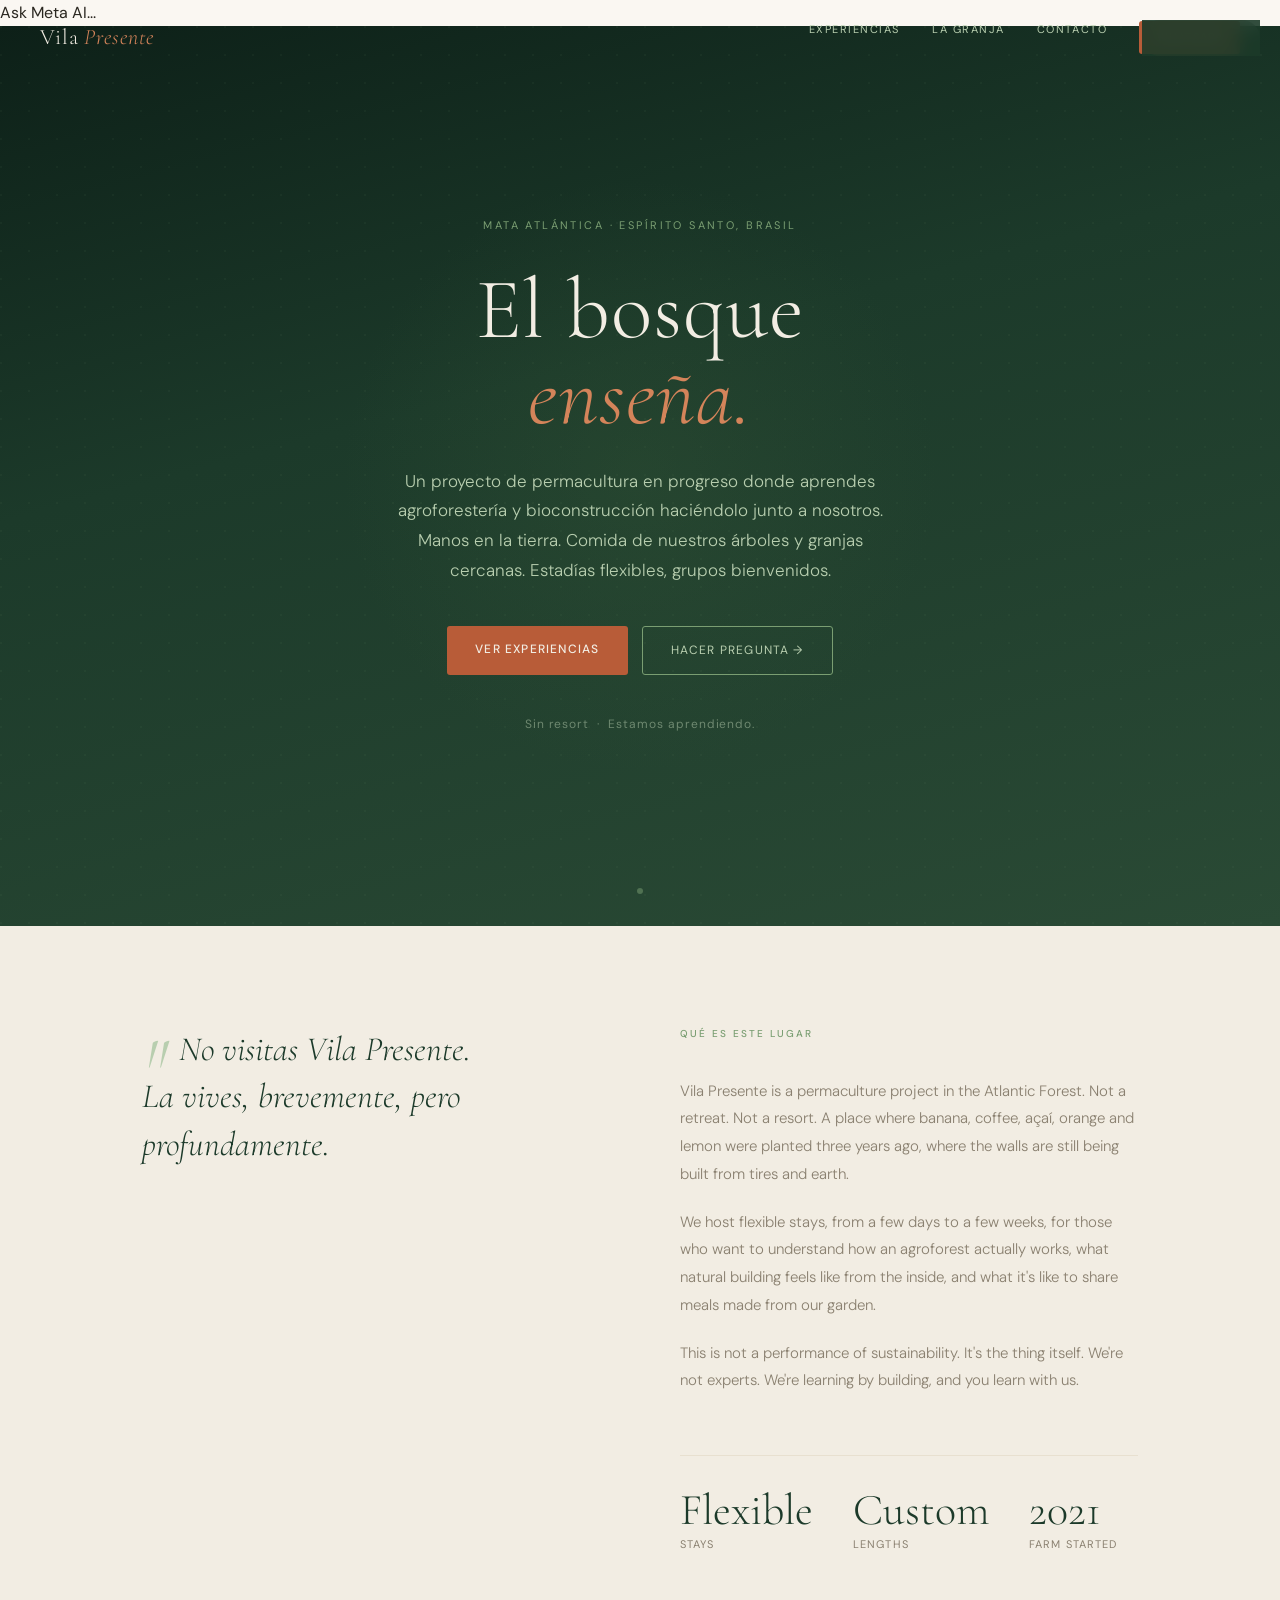
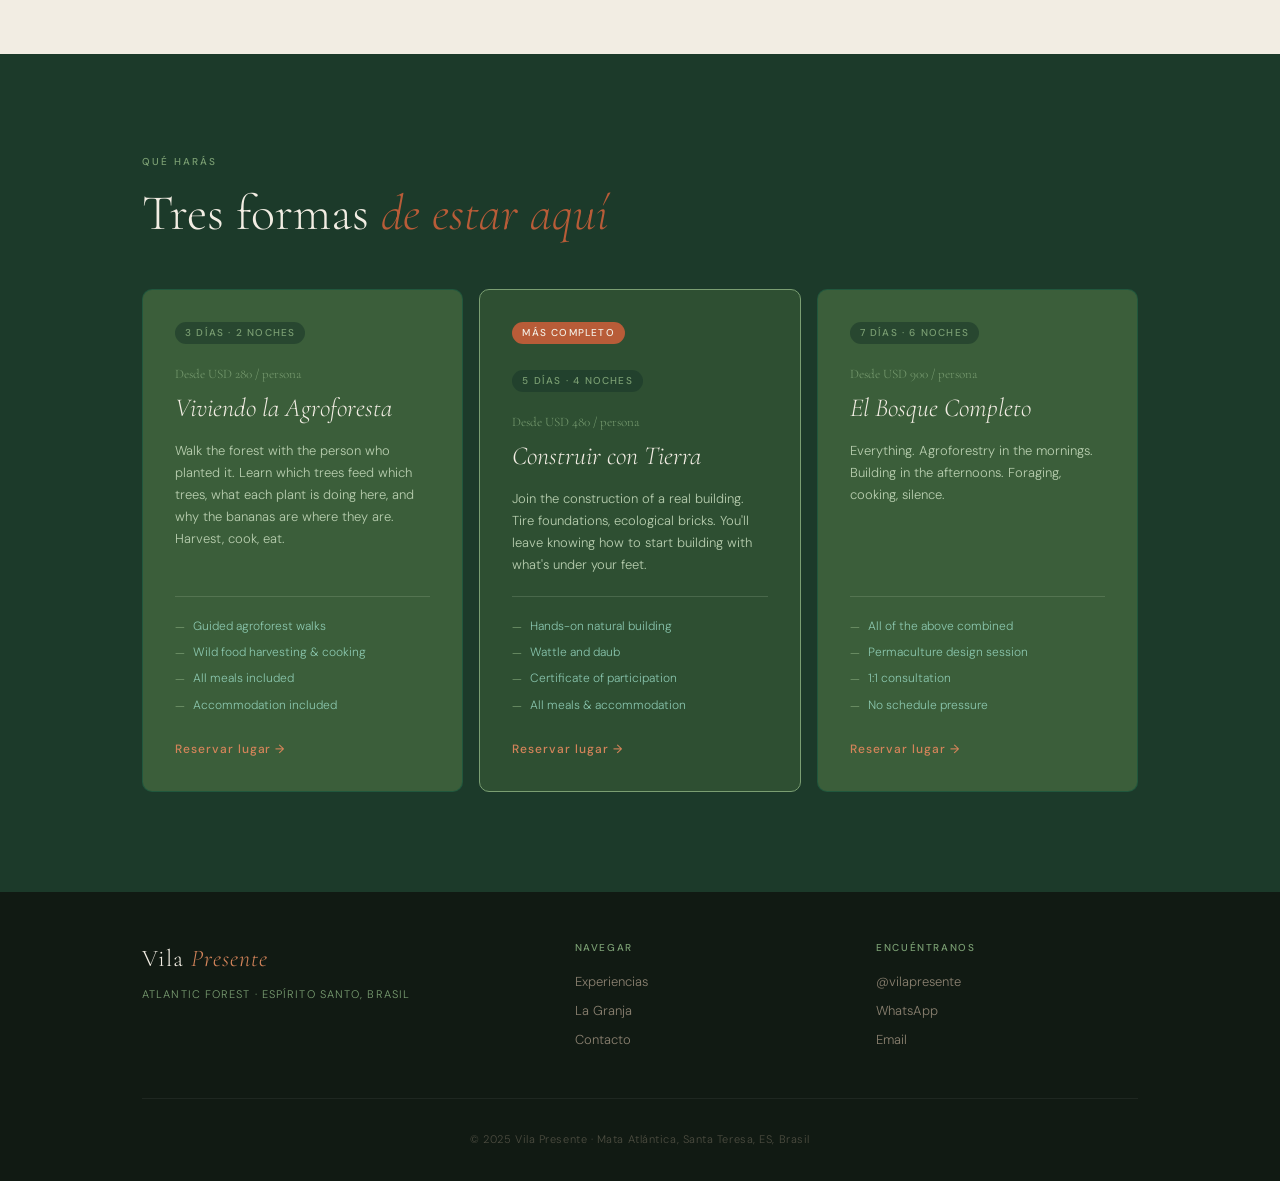
==== index-es.html @ 7e24732d "Add Spanish version of the website" ====
Ask Meta AI...
<!DOCTYPE html>
<html lang="es">
<head>
<meta charset="UTF-8">
<meta name="viewport" content="width=device-width, initial-scale=1.0">
<title>Vila Presente - Agroforestería y Bioconstrucción · Mata Atlántica, Brasil</title>
<meta name="description" content="A working permaculture farm in Brazil's Atlantic Forest. 5 to 7-day immersions in agroforestry, natural building, and wild food. Maximum 8 people. Real experience, not a retreat.">
<link rel="preconnect" href="https://fonts.googleapis.com">
<link rel="preconnect" href="https://fonts.gstatic.com" crossorigin>
<link href="https://fonts.googleapis.com/css2?family=Cormorant+Garamond:ital,wght@0,300;0,400;0,500;1,300;1,400&family=DM+Sans:wght@300;400;500&display=swap" rel="stylesheet">
<style>
:root {
  --forest:    #1C3A2A;
  --moss:      #3B5E3A;
  --sage:      #7A9E72;
  --mist:      #B8CEAF;
  --cream:     #F2EDE3;
  --linen:     #E8E0D0;
  --terracota: #B85C38;
  --clay:      #D4845A;
  --sand:      #E8C99A;
  --charcoal:  #2A2720;
  --warm-gray: #8A8070;
  --off-white: #FAF7F2;
}
*, *::before, *::after { box-sizing: border-box; margin: 0; padding: 0; }
html { scroll-behavior: smooth; }
body {
  font-family: 'DM Sans', sans-serif;
  background: var(--off-white);
  color: var(--charcoal);
  line-height: 1.6;
}

/* ── LANGUAGE SWITCHER ── */
.lang-switch {
  position: fixed; top: 20px; right: 20px; z-index: 101;
  display: flex; gap: 4px; background: rgba(28,58,42,.9);
  backdrop-filter: blur(8px); padding: 4px; border-radius: 20px;
  border: 1px solid rgba(122,158,114,.3);
}
.lang-switch a {
  font-size: 10px; padding: 5px 10px; border-radius: 14px;
  color: var(--mist); text-decoration: none; font-weight: 500;
  letter-spacing: .05em; text-transform: uppercase; transition: .2s;
}
.lang-switch a.active, .lang-switch a:hover {
  background: var(--cream); color: var(--forest);
}
@media (max-width: 900px) { .lang-switch { top: 16px; right: 60px; } }

/* ── NAV ── */
nav {
  position: fixed; top: 0; left: 0; right: 0; z-index: 100;
  padding: 20px 40px;
  display: flex; justify-content: space-between; align-items: center;
  transition: background .3s, backdrop-filter .3s;
}
nav.scrolled {
  background: rgba(28,58,42,.96);
  backdrop-filter: blur(8px);
}
.nav-logo {
  font-family: 'Cormorant Garamond', serif;
  font-size: 22px; font-weight: 300;
  color: var(--cream); letter-spacing: .04em; text-decoration: none;
}
.nav-logo em { font-style: italic; color: var(--clay); }
.nav-links { display: flex; gap: 32px; }
.nav-links a {
  font-size: 11px; font-weight: 400; letter-spacing: .14em;
  text-transform: uppercase; color: var(--mist);
  text-decoration: none; transition: color .2s;
}
.nav-links a:hover { color: var(--cream); }
.nav-cta {
  background: var(--terracota); color: var(--cream) !important;
  padding: 8px 18px; border-radius: 3px;
  font-size: 11px !important; letter-spacing: .1em !important;
}
.nav-cta:hover { background: #9e4e31 !important; }
.hamburger { display: none; flex-direction: column; gap: 5px; cursor: pointer; }
.hamburger span { width: 22px; height: 1.5px; background: var(--mist); }

/* ── HERO ── */
.hero {
  min-height: 100vh;
  background: var(--forest);
  display: flex; align-items: center; justify-content: center;
  text-align: center; position: relative; overflow: hidden;
}
.hero-bg {
  position: absolute; inset: 0;
  background: linear-gradient(165deg, #0d2018 0%, #1C3A2A 40%, #2a4a35 100%);
}
.hero-texture {
  position: absolute; inset: 0; opacity: .06;
  background-image: radial-gradient(circle at 1px 1px, var(--sage) 1px, transparent 0);
  background-size: 28px 28px;
}
.hero-glow {
  position: absolute;
  width: 600px; height: 600px; border-radius: 50%;
  background: radial-gradient(ellipse, rgba(59,94,58,.25) 0%, transparent 70%);
  top: 50%; left: 50%; transform: translate(-50%, -50%);
}
.hero-content {
  position: relative; z-index: 2;
  max-width: 780px; padding: 0 24px;
}
.hero-eyebrow {
  font-size: 11px; font-weight: 400; letter-spacing: .22em;
  text-transform: uppercase; color: var(--sage);
  margin-bottom: 2rem; display: block;
}
.hero h1 {
  font-family: 'Cormorant Garamond', serif;
  font-size: clamp(52px, 9vw, 86px);
  font-weight: 300; line-height: 1.0;
  color: var(--cream); letter-spacing: .01em;
  margin-bottom: 1.75rem;
}
.hero h1 em { font-style: italic; color: var(--clay); }
.hero-sub {
  font-size: clamp(15px, 2vw, 17px); font-weight: 300;
  color: var(--mist); max-width: 520px;
  margin: 0 auto 2.5rem; line-height: 1.75;
}
.hero-ctas {
  display: flex; gap: 14px; justify-content: center; flex-wrap: wrap;
}
.btn-primary {
  background: var(--terracota); color: var(--cream);
  padding: 14px 28px; border-radius: 3px;
  font-size: 12px; font-weight: 500; letter-spacing: .1em;
  text-transform: uppercase; text-decoration: none;
  transition: background .2s, transform .2s;
  display: inline-block;
}
.btn-primary:hover { background: #9e4e31; transform: translateY(-1px); }
.btn-ghost {
  border: 1px solid var(--sage); color: var(--mist);
  padding: 14px 28px; border-radius: 3px;
  font-size: 12px; font-weight: 400; letter-spacing: .1em;
  text-transform: uppercase; text-decoration: none;
  transition: border-color .2s, color .2s;
  display: inline-block;
}
.btn-ghost:hover { border-color: var(--mist); color: var(--cream); }
.hero-meta {
  margin-top: 2.5rem;
  font-size: 12px; color: rgba(184,206,175,.5);
  letter-spacing: .08em;
}
.scroll-hint {
  position: absolute; bottom: 32px; left: 50%; transform: translateX(-50%);
  display: flex; flex-direction: column; align-items: center; gap: 8px;
}
.scroll-dot {
  width: 6px; height: 6px; border-radius: 50%;
  background: var(--sage); opacity: .5;
  animation: scrollPulse 2s ease-in-out infinite;
}
@keyframes scrollPulse { 0%,100%{opacity:.3;transform:translateY(0)} 50%{opacity:.7;transform:translateY(4px)} }

/* ── SHARED ── */
.section { padding: 100px 0; }
.container { max-width: 1060px; margin: 0 auto; padding: 0 32px; }
.eyebrow {
  font-size: 10px; font-weight: 500; letter-spacing: .2em;
  text-transform: uppercase; color: var(--sage);
  display: block; margin-bottom: 1rem;
}
.display-title {
  font-family: 'Cormorant Garamond', serif;
  font-size: clamp(32px, 5vw, 50px);
  font-weight: 300; line-height: 1.1;
  color: var(--forest);
}
.display-title em { font-style: italic; color: var(--terracota); }
.display-title.light { color: var(--cream); }
.body-text {
  font-size: 15px; font-weight: 300;
  color: var(--warm-gray); line-height: 1.85;
}
.divider {
  width: 40px; height: 1px;
  background: var(--mist); margin: 2rem 0;
}
.divider.center { margin: 2rem auto; }

/* ── WHAT THIS IS ── */
.what { background: var(--cream); }
.what-grid {
  display: grid; grid-template-columns: 1fr 1fr;
  gap: 80px; align-items: start;
}
.what-quote {
  font-family: 'Cormorant Garamond', serif;
  font-size: clamp(24px, 3.5vw, 34px);
  font-weight: 300; font-style: italic;
  color: var(--forest); line-height: 1.4;
  position: sticky; top: 120px;
}
.what-quote::before {
  content: '"';
  font-size: 80px; line-height: 0; vertical-align: -0.4em;
  color: var(--mist); margin-right: 4px;
}
.what-body { display: flex; flex-direction: column; gap: 1.25rem; }
.stats-row {
  display: flex; gap: 40px; margin-top: 2.5rem;
  padding-top: 2rem; border-top: 1px solid var(--linen);
}
.stat-num {
  font-family: 'Cormorant Garamond', serif;
  font-size: 44px; font-weight: 300;
  color: var(--forest); display: block; line-height: 1;
}
.stat-label {
  font-size: 11px; font-weight: 400; letter-spacing: .1em;
  text-transform: uppercase; color: var(--warm-gray);
  display: block; margin-top: 4px;
}

/* ── EXPERIENCES ── */
.experiences { background: var(--forest); }
.exp-grid {
  display: grid; grid-template-columns: repeat(3, 1fr);
  gap: 16px; margin-top: 3rem;
}
.exp-card {
  background: var(--moss);
  border: 0.5px solid rgba(8,80,65,.5);
  border-radius: 10px; padding: 2rem;
  display: flex; flex-direction: column;
  transition: transform .2s, border-color .2s;
}
.exp-card:hover { transform: translateY(-3px); border-color: var(--sage); }
.exp-card.featured {
  background: rgba(59,94,58,.6);
  border: 1px solid var(--sage);
}
.exp-badge {
  display: inline-block; font-size: 10px; font-weight: 500;
  letter-spacing: .12em; text-transform: uppercase;
  padding: 3px 10px; border-radius: 99px;
  background: rgba(28,58,42,.6); color: var(--sage);
  margin-bottom: 1.25rem; align-self: flex-start;
}
.exp-badge.featured-badge {
  background: var(--terracota); color: var(--cream);
}
.exp-price {
  font-family: 'Cormorant Garamond', serif;
  font-size: 13px; font-weight: 300;
  color: var(--sage); margin-bottom: .5rem;
}
.exp-title {
  font-family: 'Cormorant Garamond', serif;
  font-size: 26px; font-weight: 300; font-style: italic;
  color: var(--cream); line-height: 1.2; margin-bottom: 1rem;
}
.exp-desc {
  font-size: 13px; font-weight: 300;
  color: var(--mist); line-height: 1.7;
  flex: 1; margin-bottom: 1.25rem;
}
.exp-includes {
  list-style: none; display: flex;
  flex-direction: column; gap: 6px;
  padding-top: 1.25rem;
  border-top: 0.5px solid rgba(184,206,175,.2);
}
.exp-includes li {
  font-size: 12px; font-weight: 300;
  color: rgba(159,225,203,.8);
  display: flex; gap: 8px; align-items: flex-start;
}
.exp-includes li::before {
  content: '—'; color: var(--sage);
  flex-shrink: 0; margin-top: 1px;
}
.exp-link {
  display: inline-block; margin-top: 1.5rem;
  font-size: 12px; font-weight: 500; letter-spacing: .08em;
  color: var(--clay); text-decoration: none;
  transition: color .2s;
}
.exp-link:hover { color: var(--sand); }

/* ── FOOTER ── */
footer {
  background: #111a13;
  padding: 3rem 0 2rem;
}
.footer-inner {
  display: grid; grid-template-columns: 1.5fr 1fr 1fr;
  gap: 40px; margin-bottom: 3rem;
}
.footer-brand {
  font-family: 'Cormorant Garamond', serif;
  font-size: 24px; font-weight: 300;
  color: var(--cream); letter-spacing: .04em;
  display: block; margin-bottom: .5rem;
}
.footer-brand em { font-style: italic; color: var(--clay); }
.footer-tagline {
  font-size: 11px; font-weight: 300;
  color: var(--sage); letter-spacing: .1em;
  text-transform: uppercase;
}
.footer-heading {
  font-size: 10px; font-weight: 500; letter-spacing: .16em;
  text-transform: uppercase; color: var(--sage);
  display: block; margin-bottom: 1rem;
}
.footer-links { display: flex; flex-direction: column; gap: 8px; }
.footer-links a {
  font-size: 13px; font-weight: 300;
  color: var(--warm-gray); text-decoration: none;
  transition: color .2s;
}
.footer-links a:hover { color: var(--cream); }
.footer-bar {
  padding-top: 2rem;
  border-top: 0.5px solid rgba(255,255,255,.06);
  text-align: center;
  font-size: 11px; font-weight: 300;
  color: rgba(138,128,112,.5); letter-spacing: .05em;
}

/* ── ANIMATIONS ── */
.fade-up {
  opacity: 0; transform: translateY(24px);
  transition: opacity .7s ease, transform .7s ease;
}
.fade-up.visible { opacity: 1; transform: translateY(0); }

/* ── RESPONSIVE ── */
@media (max-width: 900px) {
  .what-grid { grid-template-columns: 1fr; gap: 40px; }
  .what-quote { position: static; }
  .exp-grid { grid-template-columns: 1fr; }
  .footer-inner { grid-template-columns: 1fr; gap: 32px; }
  nav { padding: 16px 20px; }
  .nav-links { display: none; }
  .hamburger { display: flex; }
  .section { padding: 72px 0; }
}
</style>
</head>
<body>

<!-- LANGUAGE SWITCHER -->
<div class="lang-switch">
  <a href="vila-presente-en.html">EN</a>
  <a href="vila-presente-pt.html">PT</a>
  <a href="vila-presente-es.html" class="active">ES</a>
</div>

<!-- NAV -->
<nav id="nav">
  <a href="#" class="nav-logo">Vila <em>Presente</em></a>
  <div class="nav-links">
    <a href="#experiences">Experiencias</a>
    <a href="#farm">La Granja</a>
    <a href="#waitlist">Contacto</a>
    <a href="https://wa.me/5527999999999" class="nav-cta" target="_blank">WhatsApp</a>
  </div>
  <div class="hamburger" onclick="toggleMenu()">
    <span></span><span></span><span></span>
  </div>
</nav>

<!-- HERO -->
<section class="hero">
  <div class="hero-bg"></div>
  <div class="hero-texture"></div>
  <div class="hero-glow"></div>
  <div class="hero-content">
    <span class="hero-eyebrow">Mata Atlántica · Espírito Santo, Brasil</span>
    <h1>El bosque<br><em>enseña.</em></h1>
    <p class="hero-sub">Un proyecto de permacultura en progreso donde aprendes agroforestería y bioconstrucción haciéndolo junto a nosotros. Manos en la tierra. Comida de nuestros árboles y granjas cercanas. Estadías flexibles, grupos bienvenidos.</p>
    <div class="hero-ctas">
      <a href="#experiences" class="btn-primary">Ver experiencias</a>
      <a href="https://wa.me/5527999999999" class="btn-ghost" target="_blank">Hacer pregunta →</a>
    </div>
    <p class="hero-meta">Sin resort &nbsp;·&nbsp; Estamos aprendiendo.</p>
  </div>
  <div class="scroll-hint">
    <div class="scroll-dot"></div>
  </div>
</section>

<!-- WHAT THIS IS -->
<section class="section what">
  <div class="container">
    <div class="what-grid fade-up">
      <div class="what-quote">
        No visitas Vila Presente.<br>La vives, brevemente, pero profundamente.
      </div>
      <div class="what-body">
        <span class="eyebrow">Qué es este lugar</span>
        <p class="body-text">Vila Presente is a permaculture project in the Atlantic Forest. Not a retreat. Not a resort. A place where banana, coffee, açaí, orange and lemon were planted three years ago, where the walls are still being built from tires and earth.</p>
        <p class="body-text">We host flexible stays, from a few days to a few weeks, for those who want to understand how an agroforest actually works, what natural building feels like from the inside, and what it's like to share meals made from our garden.</p>
        <p class="body-text">This is not a performance of sustainability. It's the thing itself. We're not experts. We're learning by building, and you learn with us.</p>
        <div class="stats-row">
          <div>
            <span class="stat-num">Flexible</span>
            <span class="stat-label">Stays</span>
          </div>
          <div>
            <span class="stat-num">Custom</span>
            <span class="stat-label">Lengths</span>
          </div>
          <div>
            <span class="stat-num">2021</span>
            <span class="stat-label">Farm started</span>
          </div>
        </div>
      </div>
    </div>
  </div>
</section>

<!-- EXPERIENCES -->
<section class="section experiences" id="experiences">
  <div class="container">
    <span class="eyebrow" style="color:var(--sage)">Qué harás</span>
    <h2 class="display-title light">Tres formas <em>de estar aquí</em></h2>
    <div class="exp-grid fade-up">
      <div class="exp-card">
        <span class="exp-badge">3 días · 2 noches</span>
        <div class="exp-price">Desde USD 280 / persona</div>
        <div class="exp-title">Viviendo la Agroforesta</div>
        <p class="exp-desc">Walk the forest with the person who planted it. Learn which trees feed which trees, what each plant is doing here, and why the bananas are where they are. Harvest, cook, eat.</p>
        <ul class="exp-includes">
          <li>Guided agroforest walks</li>
          <li>Wild food harvesting & cooking</li>
          <li>All meals included</li>
          <li>Accommodation included</li>
        </ul>
        <a href="https://wa.me/5527999999999" class="exp-link" target="_blank">Reservar lugar →</a>
      </div>
      <div class="exp-card featured">
        <span class="exp-badge featured-badge">Más completo</span>
        <span class="exp-badge" style="margin-top:6px">5 días · 4 noches</span>
        <div class="exp-price">Desde USD 480 / persona</div>
        <div class="exp-title">Construir con Tierra</div>
        <p class="exp-desc">Join the construction of a real building. Tire foundations, ecological bricks. You'll leave knowing how to start building with what's under your feet.</p>
        <ul class="exp-includes">
          <li>Hands-on natural building</li>
          <li>Wattle and daub</li>
          <li>Certificate of participation</li>
          <li>All meals & accommodation</li>
        </ul>
        <a href="https://wa.me/5527999999999" class="exp-link" target="_blank">Reservar lugar →</a>
      </div>
      <div class="exp-card">
        <span class="exp-badge">7 días · 6 noches</span>
        <div class="exp-price">Desde USD 900 / persona</div>
        <div class="exp-title">El Bosque Completo</div>
        <p class="exp-desc">Everything. Agroforestry in the mornings. Building in the afternoons. Foraging, cooking, silence.</p>
        <ul class="exp-includes">
          <li>All of the above combined</li>
          <li>Permaculture design session</li>
          <li>1:1 consultation</li>
          <li>No schedule pressure</li>
        </ul>
        <a href="https://wa.me/5527999999999" class="exp-link" target="_blank">Reservar lugar →</a>
      </div>
    </div>
  </div>
</section>

<!-- FOOTER -->
<footer>
  <div class="container">
    <div class="footer-inner">
      <div>
        <span class="footer-brand">Vila <em>Presente</em></span>
        <p class="footer-tagline">Atlantic Forest · Espírito Santo, Brasil</p>
      </div>
      <div>
        <span class="footer-heading">Navegar</span>
        <div class="footer-links">
          <a href="#experiences">Experiencias</a>
          <a href="#farm">La Granja</a>
          <a href="#waitlist">Contacto</a>
        </div>
      </div>
      <div>
        <span class="footer-heading">Encuéntranos</span>
        <div class="footer-links">
          <a href="https://instagram.com/vilapresente" target="_blank">@vilapresente</a>
          <a href="https://wa.me/5527999999999" target="_blank">WhatsApp</a>
          <a href="mailto:hello@vilapresente.com">Email</a>
        </div>
      </div>
    </div>
    <div class="footer-bar">
      © 2025 Vila Presente · Mata Atlántica, Santa Teresa, ES, Brasil
    </div>
  </div>
</footer>

<script>
const nav = document.getElementById('nav');
window.addEventListener('scroll', () => {
  nav.classList.toggle('scrolled', window.scrollY > 60);
});
const fadeEls = document.querySelectorAll('.fade-up');
const obs = new IntersectionObserver((entries) => {
  entries.forEach(e => { if (e.isIntersecting) e.target.classList.add('visible'); });
}, { threshold: 0.12 });
fadeEls.forEach(el => obs.observe(el));
function toggleMenu() {
  const links = document.querySelector('.nav-links');
  links.style.display = links.style.display === 'flex' ? 'none' : 'flex';
}
</script>

<script>
// Auto-detect browser language and redirect if needed
(function() {
  const currentPage = window.location.pathname.split('/').pop();
  const hasLangInUrl = currentPage.includes('-en.html') || currentPage.includes('-pt.html') || currentPage.includes('-es.html');
  
  if (!hasLangInUrl && !sessionStorage.getItem('langRedirected')) {
    const userLang = navigator.language || navigator.userLanguage;
    const lang = userLang.toLowerCase();
    
    sessionStorage.setItem('langRedirected', 'true');
    
    if (lang.startsWith('pt')) {
      if (!currentPage.includes('-pt')) {
        window.location.href = 'vila-presente-pt.html';
      }
    } else if (lang.startsWith('es')) {
      if (!currentPage.includes('-es')) {
        window.location.href = 'vila-presente-es.html';
      }
    }
    // Default is English, no redirect needed
  }
})();
</script>

</body>
</html>
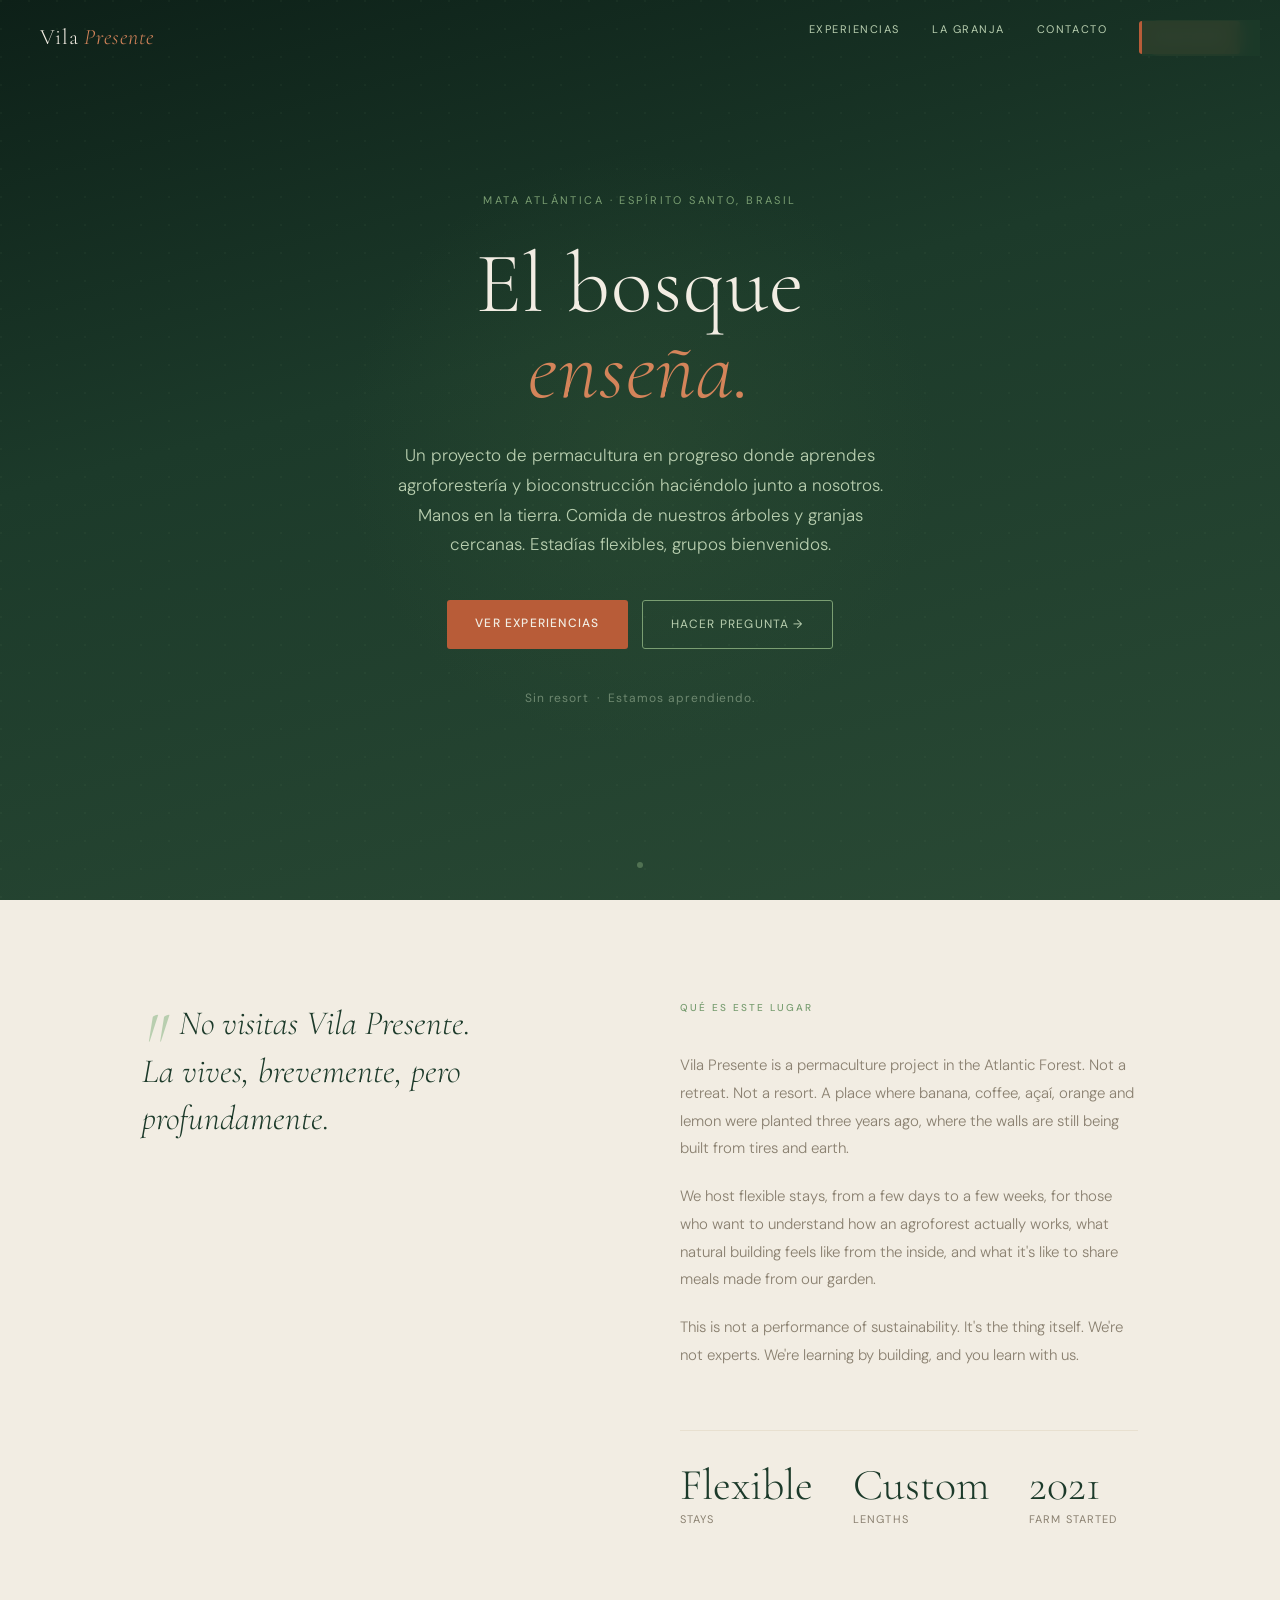
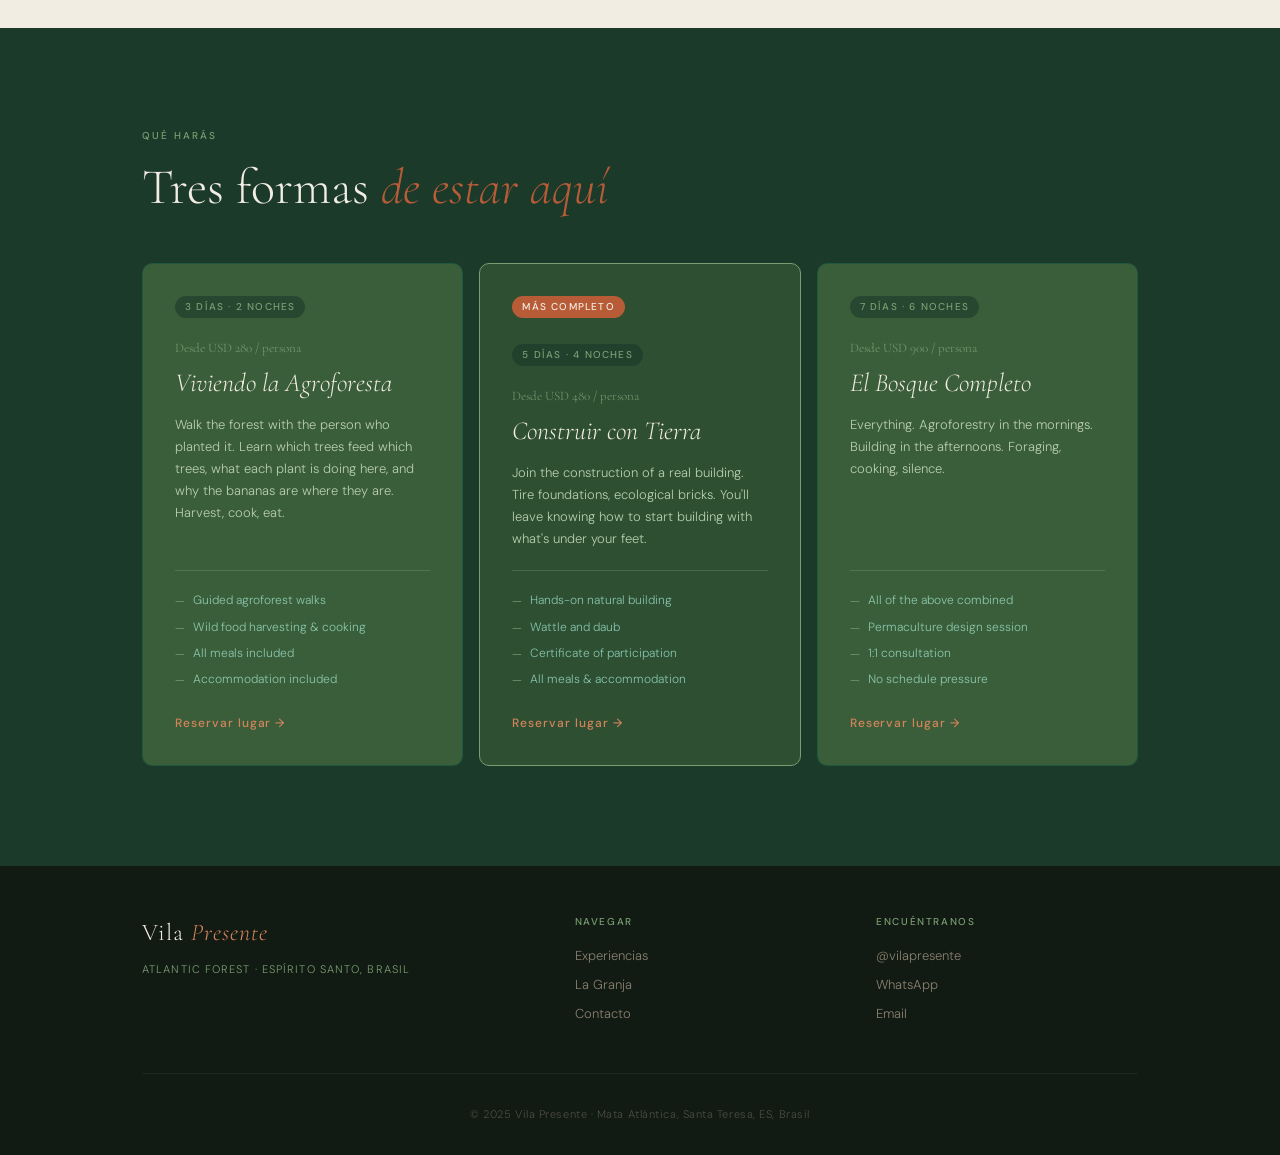
==== commit be3742d7: "Remove unnecessary lines from index-es.html" ====
--- a/index-es.html
+++ b/index-es.html
@@ -1,6 +1,3 @@
-
-
-Ask Meta AI...
 <!DOCTYPE html>
 <html lang="es">
 <head>
